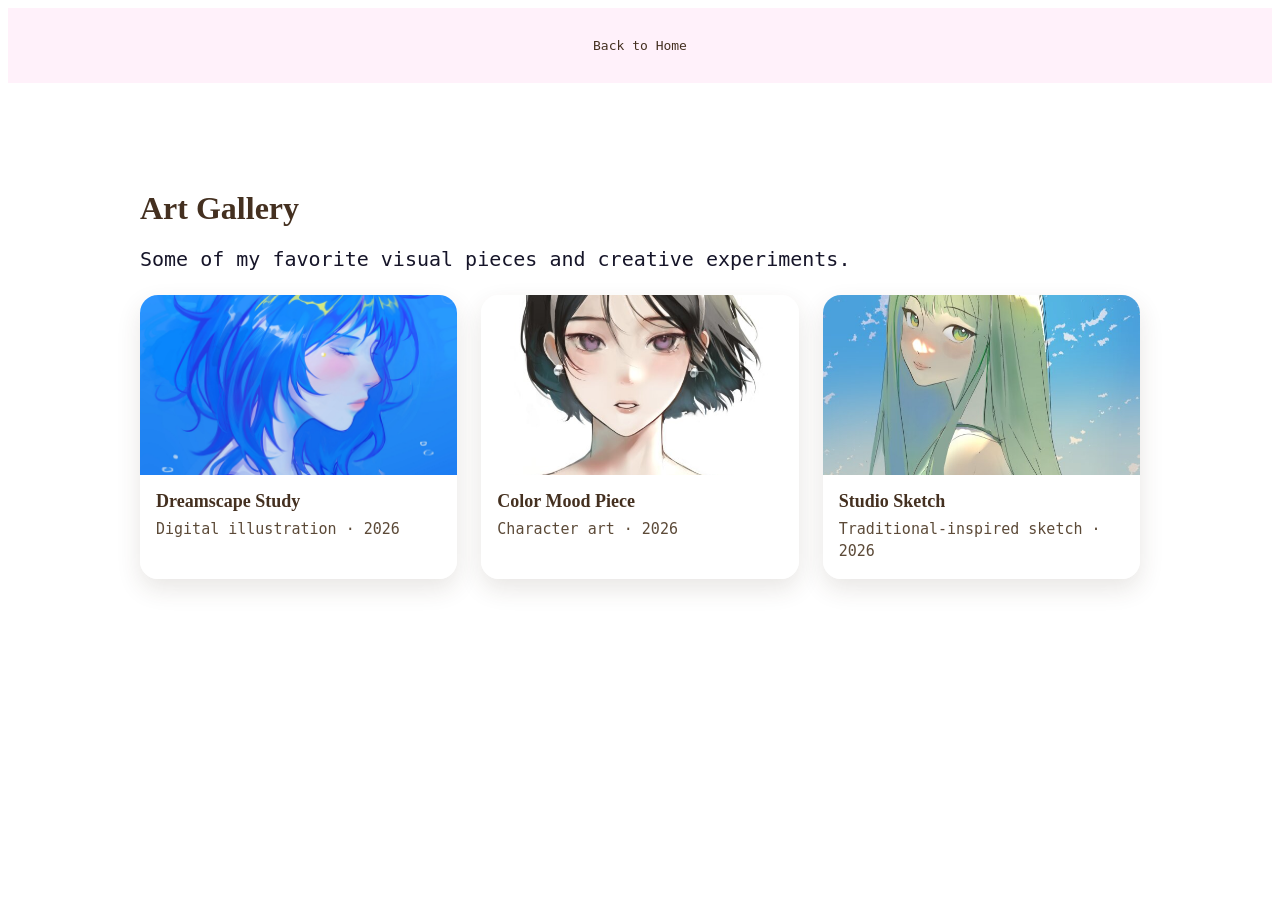
==== art-gallery.html @ 0db8dc72 "Added a directory to different galleries" ====
<!DOCTYPE html>
<html lang="en">
<head>
    <meta charset="UTF-8" />
    <meta name="viewport" content="width=device-width, initial-scale=1.0" />
    <title>Art Gallery</title>
    <link rel="stylesheet" href="shaugnessy.css" />
</head>
<body>
    <nav>
        <ul>
            <li><a href="index.html">Back to Home</a></li>
        </ul>
    </nav>

    <section>
        <div class="section-heading">
            <h2>Art Gallery</h2>
            <p>Some of my favorite visual pieces and creative experiments.</p>
        </div>

        <div class="portfolio-grid">
            <article class="portfolio-card">
                <img src="Illustration185.jpg" alt="Dreamscape illustration study">
                <div class="portfolio-info">
                    <h3>Dreamscape Study</h3>
                    <p>Digital illustration · 2026</p>
                </div>
            </article>
            <article class="portfolio-card">
                <img src="Screenshot 2026-04-14 180219.jpg" alt="Colorful character piece">
                <div class="portfolio-info">
                    <h3>Color Mood Piece</h3>
                    <p>Character art · 2026</p>
                </div>
            </article>
            <article class="portfolio-card">
                <img src="Screenshot 2026-04-14 180252.jpg" alt="Detailed sketch illustration">
                <div class="portfolio-info">
                    <h3>Studio Sketch</h3>
                    <p>Traditional-inspired sketch · 2026</p>
                </div>
            </article>
        </div>
    </section>
</body>
</html>
---- shaugnessy.css ----
body {
    background-image: url("https://i.pinimg.com/736x/6d/67/3e/6d673e717aab5b8515f4d5ce5f0f28a6.jpg");
    text-align: center;
    font-family: monospace;
    color:rgb(68, 48, 32);
    animation: fadeIn 1s ease-in;
}

html{
    scroll-behavior: smooth;
}

img {
    max-width: 100%;
    display: block;
}

h1 {
    font-size: 100px;
    font-family: 'Unbounded', 'Times New Roman', serif;
    color: rgb(175, 219, 181);
    text-shadow: 2px 2px 4px #51bfce;
}

nav ul {
    list-style-type: none;
    margin: 0;
    padding: 10px;
    background-color: rgba(255, 238, 249, 0.8);
    display: flex;
    justify-content: space-around;
}

nav li {
    display: block;
}

nav li a {
    display: block;
    color: rgb(68, 48, 32);
    text-align: center;
    padding: 20px 16px;
    text-decoration: none;
    font-family: monospace;
}

nav li a:hover {
    background-color: rgba(228, 132, 207, 0.5);
}

p{ 
    font-size: 20px;
    font-family: 'Belleza', 'Unbounded', monospace;
    color: rgb(22, 21, 41);
}

.hero {
    display: flex;
    flex-wrap: wrap;
    align-items: flex-start;
    justify-content: space-between;
    gap: 40px;
    margin: 20px auto;
    max-width: 1200px;
    padding: 0 20px;
}

.hero-left {
    flex: 1 1 420px;
    max-width: 520px;
    text-align: left;
    margin-right: auto;
}

.intro {
    text-align: left;
    margin-top: 20px;
    padding-left: 0;
}

.carousel {
    position: relative;
    flex: 0 0 320px;
    width: 320px;
    height: 220px;
    margin: 0;
    display: flex;
    align-items: center;
    justify-content: center;
    padding-top:150px;
}

.carousel-inner {
    position: relative;
    width: 220px;
    height: 100%;
    overflow: hidden;
}

.slide {
    position: absolute;
    top: 0;
    left: 0;
    width: 100%;
    height: 100%;
    object-fit: cover;
    opacity: 0;
    transition: opacity 0.4s ease;
    border-radius: 10px;
}

.slide.active {
    opacity: 1;
}

.carousel-button {
    background: transparent;
    border: none;
    color: rgb(68, 48, 32);
    cursor: pointer;
    font-size: 0;
    width: 50px;
    height: 50px;
    display: flex;
    align-items: center;
    justify-content: center;
    border-radius: 0;
    transition: all 0.2s ease;
    position: relative;
}

.carousel-button:hover {
    transform: scale(1.1);
}

.carousel-button.prev::before {
    content: '';
    width: 0;
    height: 0;
    border: solid white;
    border-width: 0 6px 6px 0;
    padding: 6px;
    transform: rotate(135deg);
    box-shadow: 4px 4px 4px rgba(0, 0, 0, 0.5);
    transition: box-shadow 0.2s ease;
}

.carousel-button.next::before {
    content: '';
    width: 0;
    height: 0;
    border: solid white;
    border-width: 0 6px 6px 0;
    padding: 6px;
    transform: rotate(-45deg);
    box-shadow: 4px 4px 4px rgba(13, 90, 141, 0.5);
    transition: box-shadow 0.2s ease;
}

.carousel-button:hover::before {
    box-shadow: 3px 3px 6px rgba(0, 0, 0, 0.7);
}

@keyframes fadeIn {
    from {
        opacity: 0;
    }
    to {
        opacity: 1;
    }
}

footer{
    margin-top: 40px;
    padding: 20px;
    background-color: rgba(255, 238, 249, 0.8);
    color: rgb(68, 48, 32);
    font-family: monospace;
}

.projectsList{
    text-align: left;
    font-size: 20px;
}

section {
    margin: 40px auto;
    max-width: 1000px;
    padding: 40px 24px;
}

.section-heading {
    text-align: left;
    margin-bottom: 24px;
}

.section-heading h2 {
    font-family: 'Unbounded', 'Times New Roman', serif;
    color: rgb(68, 48, 32);
    margin-bottom: 8px;
    font-size: 32px;
}

.gallery-icon-grid {
    display: grid;
    grid-template-columns: repeat(auto-fit, minmax(220px, 1fr));
    gap: 20px;
}

.gallery-icon-card {
    display: block;
    background: rgba(255, 255, 255, 0.95);
    border-radius: 20px;
    padding: 24px;
    text-decoration: none;
    color: rgb(68, 48, 32);
    box-shadow: 0 10px 24px rgba(68, 48, 32, 0.12);
    transition: transform 0.2s ease, box-shadow 0.2s ease;
}

.gallery-icon-card:hover {
    transform: translateY(-4px);
    box-shadow: 0 14px 28px rgba(68, 48, 32, 0.18);
}

.gallery-icon {
    font-size: 40px;
    margin-bottom: 12px;
}

.gallery-icon-card h3 {
    font-family: 'Unbounded', 'Times New Roman', serif;
    margin: 0 0 8px;
    font-size: 20px;
}

.gallery-icon-card p {
    margin: 0;
    font-size: 16px;
    line-height: 1.5;
    color: rgb(92, 74, 56);
}

.portfolio-grid {
    display: grid;
    grid-template-columns: repeat(auto-fit, minmax(220px, 1fr));
    gap: 24px;
}

.portfolio-card {
    background: rgba(255, 255, 255, 0.95);
    border-radius: 18px;
    overflow: hidden;
    box-shadow: 0 10px 24px rgba(68, 48, 32, 0.12);
    transition: transform 0.2s ease, box-shadow 0.2s ease;
    cursor: pointer;
}

.portfolio-card:hover {
    transform: translateY(-4px);
    box-shadow: 0 14px 28px rgba(68, 48, 32, 0.18);
}

.portfolio-card img {
    width: 100%;
    height: 180px;
    object-fit: cover;
}

.image-modal {
    position: fixed;
    inset: 0;
    background: rgba(20, 18, 22, 0.8);
    display: none;
    align-items: center;
    justify-content: center;
    padding: 24px;
    z-index: 1000;
}

.image-modal.active {
    display: flex;
}

.image-modal-content {
    position: relative;
    max-width: min(90vw, 900px);
    background: white;
    border-radius: 20px;
    padding: 20px;
    box-shadow: 0 20px 40px rgba(0, 0, 0, 0.25);
}

.image-modal-content img {
    width: min(80vw, 760px);
    max-height: 75vh;
    object-fit: contain;
    border-radius: 12px;
}

.image-modal-content p {
    margin: 12px 0 0;
    text-align: center;
    font-size: 18px;
    color: rgb(68, 48, 32);
}

.image-modal-close {
    position: absolute;
    top: 10px;
    right: 10px;
    border: none;
    background: rgba(68, 48, 32, 0.9);
    color: white;
    width: 36px;
    height: 36px;
    border-radius: 50%;
    font-size: 24px;
    cursor: pointer;
}

body.modal-open {
    overflow: hidden;
}

.portfolio-info {
    padding: 16px;
    text-align: left;
}

.portfolio-info h3 {
    font-family: 'Unbounded', 'Times New Roman', serif;
    margin: 0 0 6px;
    color: rgb(68, 48, 32);
    font-size: 18px;
}

.portfolio-info p {
    margin: 0;
    font-size: 15px;
    line-height: 1.5;
    color: rgb(92, 74, 56);
}

.view-toggle {
    display: inline-flex;
    align-items: center;
    justify-content: center;
    width: 38px;
    height: 38px;
    padding: 6px;
    border-radius: 8px;
    border: 1px solid rgba(68,48,32,0.12);
    background: rgba(255,255,255,0.9);
    cursor: pointer;
}

.view-toggle svg {
    width: 18px;
    height: 18px;
    color: rgb(68,48,32);
}

.view-toggle:hover {
    background: rgba(255,255,255,1);
}
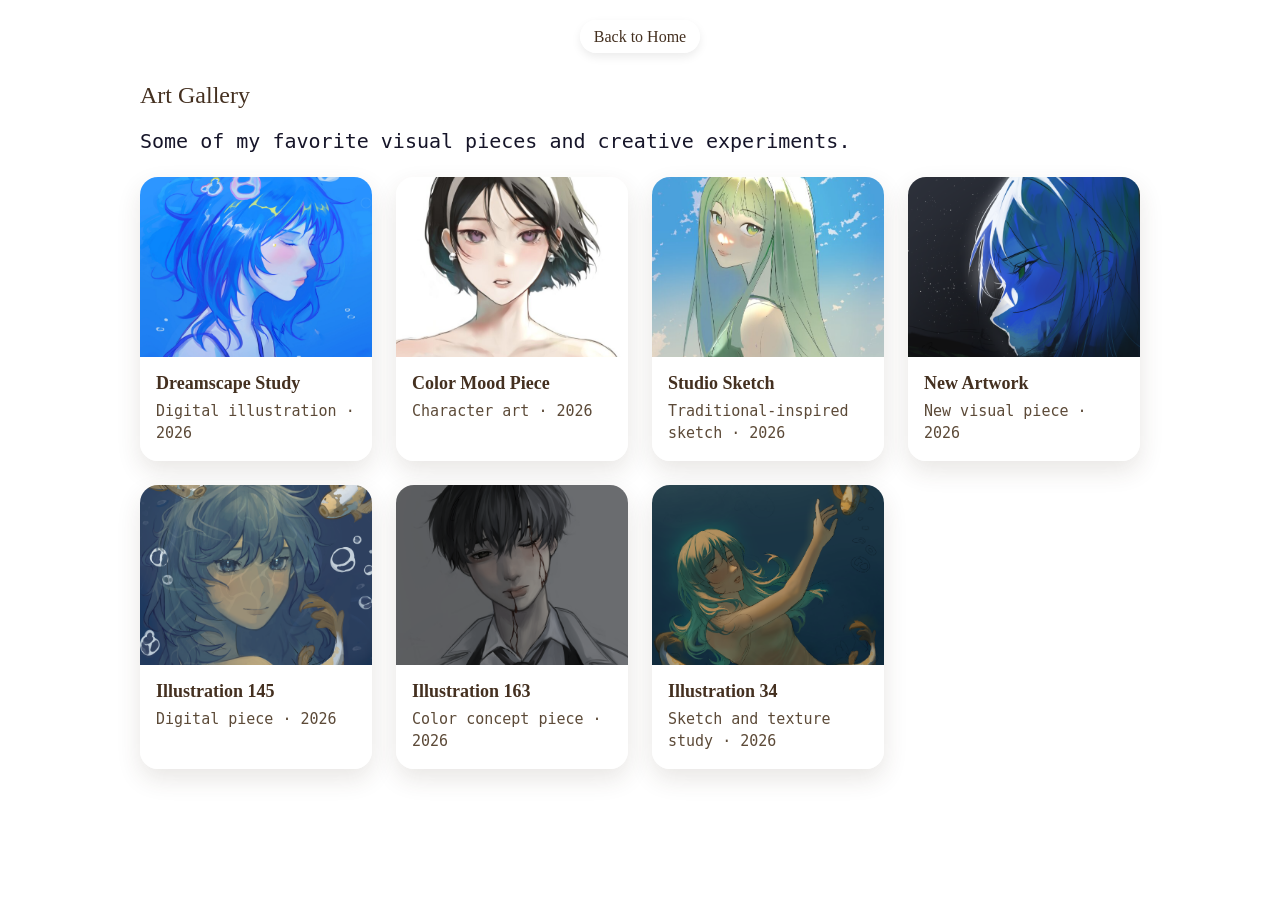
==== commit 6c04bb89: "main page edits and updates to galleries" ====
--- a/art-gallery.html
+++ b/art-gallery.html
@@ -20,28 +20,103 @@
         </div>
 
         <div class="portfolio-grid">
-            <article class="portfolio-card">
+            <article class="portfolio-card" data-title="Dreamscape Study" data-description="Digital illustration · 2026">
                 <img src="Illustration185.jpg" alt="Dreamscape illustration study">
                 <div class="portfolio-info">
                     <h3>Dreamscape Study</h3>
                     <p>Digital illustration · 2026</p>
                 </div>
             </article>
-            <article class="portfolio-card">
+            <article class="portfolio-card" data-title="Color Mood Piece" data-description="Character art · 2026">
                 <img src="Screenshot 2026-04-14 180219.jpg" alt="Colorful character piece">
                 <div class="portfolio-info">
                     <h3>Color Mood Piece</h3>
                     <p>Character art · 2026</p>
                 </div>
             </article>
-            <article class="portfolio-card">
+            <article class="portfolio-card" data-title="Studio Sketch" data-description="Traditional-inspired sketch · 2026">
                 <img src="Screenshot 2026-04-14 180252.jpg" alt="Detailed sketch illustration">
                 <div class="portfolio-info">
                     <h3>Studio Sketch</h3>
                     <p>Traditional-inspired sketch · 2026</p>
                 </div>
             </article>
+            <article class="portfolio-card" data-title="New Artwork" data-description="New visual piece · 2026">
+                <img src="Illustration194.png" alt="New artwork piece">
+                <div class="portfolio-info">
+                    <h3>New Artwork</h3>
+                    <p>New visual piece · 2026</p>
+                </div>
+            </article>
+            <article class="portfolio-card" data-title="Illustration 145" data-description="Digital piece · 2026">
+                <img src="Illustration145.png" alt="Illustration 145 artwork">
+                <div class="portfolio-info">
+                    <h3>Illustration 145</h3>
+                    <p>Digital piece · 2026</p>
+                </div>
+            </article>
+            <article class="portfolio-card" data-title="Illustration 163" data-description="Color concept piece · 2026">
+                <img src="Illustration163.png" alt="Illustration 163 artwork">
+                <div class="portfolio-info">
+                    <h3>Illustration 163</h3>
+                    <p>Color concept piece · 2026</p>
+                </div>
+            </article>
+            <article class="portfolio-card" data-title="Illustration 34" data-description="Sketch and texture study · 2026">
+                <img src="Illustration34.png" alt="Illustration 34 artwork">
+                <div class="portfolio-info">
+                    <h3>Illustration 34</h3>
+                    <p>Sketch and texture study · 2026</p>
+                </div>
+            </article>
         </div>
     </section>
+
+    <div class="image-modal" id="artModal" role="dialog" aria-modal="true" aria-labelledby="modalTitle">
+        <div class="image-modal-content">
+            <button class="image-modal-close" id="modalClose" aria-label="Close">×</button>
+            <img id="modalImage" src="" alt="Enlarged artwork">
+            <p id="modalCaption"></p>
+        </div>
+    </div>
+
+    <script>
+        const artCards = document.querySelectorAll('.portfolio-card');
+        const modal = document.getElementById('artModal');
+        const modalImage = document.getElementById('modalImage');
+        const modalCaption = document.getElementById('modalCaption');
+        const modalClose = document.getElementById('modalClose');
+
+        function openModal(card) {
+            const img = card.querySelector('img');
+            modalImage.src = img.src;
+            modalImage.alt = img.alt;
+            modalCaption.textContent = card.dataset.description || card.dataset.title || '';
+            modal.classList.add('active');
+            document.body.classList.add('modal-open');
+        }
+
+        function closeModal() {
+            modal.classList.remove('active');
+            document.body.classList.remove('modal-open');
+            modalImage.src = '';
+        }
+
+        artCards.forEach(card => {
+            card.addEventListener('click', () => openModal(card));
+        });
+
+        modalClose.addEventListener('click', closeModal);
+        modal.addEventListener('click', (event) => {
+            if (event.target === modal) {
+                closeModal();
+            }
+        });
+        document.addEventListener('keydown', (event) => {
+            if (event.key === 'Escape' && modal.classList.contains('active')) {
+                closeModal();
+            }
+        });
+    </script>
 </body>
 </html>
--- a/shaugnessy.css
+++ b/shaugnessy.css
@@ -4,6 +4,152 @@
     font-family: monospace;
     color:rgb(68, 48, 32);
     animation: fadeIn 1s ease-in;
+    position: relative;
+    overflow-x: hidden;
+}
+
+nav {
+    padding-top: 20px;
+}
+
+nav ul {
+    list-style: none;
+    margin: 0;
+    padding: 0;
+    display: flex;
+    justify-content: center;
+    gap: 12px;
+}
+
+nav li {
+    margin: 0;
+}
+
+nav a {
+    text-decoration: none;
+    color: rgb(68, 48, 32);
+    font-family: 'Marcellus', 'Times New Roman', serif;
+    padding: 8px 14px;
+    border-radius: 999px;
+    background: rgba(255, 255, 255, 0.9);
+    box-shadow: 0 4px 10px rgba(0, 0, 0, 0.08);
+    transition: transform 0.2s ease, box-shadow 0.2s ease;
+}
+
+nav a:hover {
+    transform: translateY(-2px);
+    box-shadow: 0 6px 14px rgba(0, 0, 0, 0.12);
+}
+
+.top-nav {
+    display: flex;
+    justify-content: flex-end;
+    gap: 12px;
+    max-width: 1200px;
+    margin: 20px auto 0;
+    padding: 0 20px;
+}
+
+.top-nav a {
+    text-decoration: none;
+    font-family: 'Marcellus', 'Times New Roman', serif;
+    font-size: 14px;
+    letter-spacing: 0.06em;
+    color: rgb(68, 48, 32);
+    padding: 8px 14px;
+    border-radius: 999px;
+    background: rgba(255, 255, 255, 0.8);
+    box-shadow: 0 4px 10px rgba(0, 0, 0, 0.08);
+    transition: transform 0.2s ease, box-shadow 0.2s ease;
+}
+
+.top-nav a:hover {
+    transform: translateY(-2px);
+    box-shadow: 0 6px 14px rgba(0, 0, 0, 0.12);
+}
+
+#nature-trail {
+    position: fixed;
+    inset: 0;
+    pointer-events: none;
+    z-index: 9999;
+}
+
+#lantern {
+    position: fixed;
+    top: 24px;
+    right: 34px;
+    width: 200px;
+    height: 280px;
+    background-image: url('lantern.png');
+    background-size: contain;
+    background-repeat: no-repeat;
+    background-position: center;
+    pointer-events: none;
+    animation: lanternDrop 1.4s ease-out forwards;
+    z-index: 10000;
+}
+
+@keyframes lanternDrop {
+    0% {
+        transform: translateY(-160px) scale(0.9);
+        opacity: 0;
+    }
+    60% {
+        transform: translateY(10px) scale(1);
+        opacity: 1;
+    }
+    100% {
+        transform: translateY(0) scale(1);
+        opacity: 1;
+    }
+}
+
+.nature-piece {
+    position: absolute;
+    transform: translate(-50%, -50%) rotate(var(--rotate));
+    opacity: 0;
+    animation: natureFloat 1.1s ease-out forwards;
+}
+
+.petal,
+.leaf,
+.flower {
+    width: 45px;
+    height: 45px;
+    background-repeat: no-repeat;
+    background-position: center;
+    background-size: contain;
+    display: inline-block;
+    background-color: transparent;
+}
+
+.petal {
+    background-image: url('petal.png');
+}
+
+.leaf {
+    background-image: url('leaf.png');
+    border-radius: 50% 40% 50% 40%;
+}
+
+.flower {
+    background-image: url('flower.png');
+    border-radius: 50%;
+}
+
+@keyframes natureFloat {
+    0% {
+        opacity: 0;
+        transform: translate(-50%, -50%) rotate(var(--rotate)) scale(0.6);
+    }
+    20% {
+        opacity: 0.8;
+    }
+    100% {
+        opacity: 0;
+        transform: translate(calc(-50% + var(--drift-x)), calc(-50% - 110px)) rotate(calc(var(--rotate) + 35deg)) scale(1.2);
+    }
 }
 
 html{
@@ -16,41 +162,16 @@
 }
 
 h1 {
-    font-size: 100px;
-    font-family: 'Unbounded', 'Times New Roman', serif;
-    color: rgb(175, 219, 181);
-    text-shadow: 2px 2px 4px #51bfce;
-}
-
-nav ul {
-    list-style-type: none;
-    margin: 0;
-    padding: 10px;
-    background-color: rgba(255, 238, 249, 0.8);
-    display: flex;
-    justify-content: space-around;
-}
-
-nav li {
-    display: block;
-}
-
-nav li a {
-    display: block;
-    color: rgb(68, 48, 32);
-    text-align: center;
-    padding: 20px 16px;
-    text-decoration: none;
-    font-family: monospace;
-}
-
-nav li a:hover {
-    background-color: rgba(228, 132, 207, 0.5);
+    font-size: 72px;
+    font-family: 'Marcellus', 'Times New Roman', serif;
+    color: rgb(255, 255, 255);
+    text-shadow: 2px 2px 4px #96888e;
+    white-space: nowrap;
 }
 
 p{ 
     font-size: 20px;
-    font-family: 'Belleza', 'Unbounded', monospace;
+    font-family: 'Belleza', 'Marcellus', monospace;
     color: rgb(22, 21, 41);
 }
 
@@ -76,89 +197,12 @@
     text-align: left;
     margin-top: 20px;
     padding-left: 0;
-}
-
-.carousel {
-    position: relative;
-    flex: 0 0 320px;
-    width: 320px;
-    height: 220px;
+    max-width: 560px;
+}
+
+.intro p {
+    white-space: nowrap;
     margin: 0;
-    display: flex;
-    align-items: center;
-    justify-content: center;
-    padding-top:150px;
-}
-
-.carousel-inner {
-    position: relative;
-    width: 220px;
-    height: 100%;
-    overflow: hidden;
-}
-
-.slide {
-    position: absolute;
-    top: 0;
-    left: 0;
-    width: 100%;
-    height: 100%;
-    object-fit: cover;
-    opacity: 0;
-    transition: opacity 0.4s ease;
-    border-radius: 10px;
-}
-
-.slide.active {
-    opacity: 1;
-}
-
-.carousel-button {
-    background: transparent;
-    border: none;
-    color: rgb(68, 48, 32);
-    cursor: pointer;
-    font-size: 0;
-    width: 50px;
-    height: 50px;
-    display: flex;
-    align-items: center;
-    justify-content: center;
-    border-radius: 0;
-    transition: all 0.2s ease;
-    position: relative;
-}
-
-.carousel-button:hover {
-    transform: scale(1.1);
-}
-
-.carousel-button.prev::before {
-    content: '';
-    width: 0;
-    height: 0;
-    border: solid white;
-    border-width: 0 6px 6px 0;
-    padding: 6px;
-    transform: rotate(135deg);
-    box-shadow: 4px 4px 4px rgba(0, 0, 0, 0.5);
-    transition: box-shadow 0.2s ease;
-}
-
-.carousel-button.next::before {
-    content: '';
-    width: 0;
-    height: 0;
-    border: solid white;
-    border-width: 0 6px 6px 0;
-    padding: 6px;
-    transform: rotate(-45deg);
-    box-shadow: 4px 4px 4px rgba(13, 90, 141, 0.5);
-    transition: box-shadow 0.2s ease;
-}
-
-.carousel-button:hover::before {
-    box-shadow: 3px 3px 6px rgba(0, 0, 0, 0.7);
 }
 
 @keyframes fadeIn {
@@ -170,23 +214,31 @@
     }
 }
 
-footer{
+section {
+    margin: 8px auto 24px;
+    max-width: 1000px;
+    padding: 8px 24px 24px;
+}
+
+.info-panel {
+    background: rgba(255, 255, 255, 0.84);
+    border-radius: 20px;
+    padding: 24px 28px;
+    box-shadow: 0 6px 18px rgba(0, 0, 0, 0.08);
     margin-top: 40px;
-    padding: 20px;
-    background-color: rgba(255, 238, 249, 0.8);
+}
+
+.info-panel h2 {
+    font-family: 'Marcellus', 'Times New Roman', serif;
     color: rgb(68, 48, 32);
-    font-family: monospace;
-}
-
-.projectsList{
-    text-align: left;
-    font-size: 20px;
-}
-
-section {
-    margin: 40px auto;
-    max-width: 1000px;
-    padding: 40px 24px;
+    margin: 0 0 10px;
+    font-size: 26px;
+}
+
+.info-panel p {
+    margin: 0;
+    font-size: 18px;
+    line-height: 1.6;
 }
 
 .section-heading {
@@ -195,50 +247,92 @@
 }
 
 .section-heading h2 {
-    font-family: 'Unbounded', 'Times New Roman', serif;
-    color: rgb(68, 48, 32);
-    margin-bottom: 8px;
-    font-size: 32px;
+    font-family: "Marcellus", serif;
+    font-weight: 400;
+    font-style: normal;
 }
 
 .gallery-icon-grid {
     display: grid;
-    grid-template-columns: repeat(auto-fit, minmax(220px, 1fr));
-    gap: 20px;
+    grid-template-columns: repeat(auto-fit, minmax(180px, 1fr));
+    gap: 18px;
+    justify-items: center;
 }
 
 .gallery-icon-card {
+    position: relative;
+    display: flex;
+    flex-direction: column;
+    align-items: center;
+    text-decoration: none;
+    overflow: visible;
+    transition: transform 0.25s ease;
+    padding-bottom: 24px;
+}
+
+.gallery-label {
+    margin-top: 10px;
+    color: rgb(92, 58, 32);
+    font-family: 'Marcellus', 'Times New Roman', serif;
+    font-size: 15px;
+    letter-spacing: 0.06em;
+    opacity: 0;
+    transform: translateX(-50%) translateY(6px);
+    white-space: nowrap;
+    overflow: hidden;
+    text-align: center;
+    background: transparent;
+    padding: 0;
+    border: none;
+    position: absolute;
+    bottom: 0;
+    left: 50%;
+    min-height: 18px;
+}
+
+.gallery-icon-card:hover .gallery-label {
+    opacity: 1;
+    transform: translateX(-50%) translateY(0);
+}
+
+.gallery-icon-card:hover {
+    transform: rotate(-8deg);
+}
+
+.gallery-icon-card:nth-child(2) {
+    transform: rotate(6deg);
+}
+
+.gallery-icon-card:nth-child(3) {
+    transform: rotate(-5deg);
+}
+
+.gallery-icon-card:nth-child(4) {
+    transform: rotate(7deg);
+}
+
+.gallery-icon-card:nth-child(5) {
+    transform: rotate(-6deg);
+}
+
+.gallery-icon-card:nth-child(6) {
+    transform: rotate(5deg);
+}
+
+.gallery-icon-card:hover {
+    transform: translateY(-4px) rotate(0deg);
+}
+
+.gallery-icon-image {
+    width: 100%;
+    max-width: 260px;
+    height: auto;
+    object-fit: contain;
     display: block;
-    background: rgba(255, 255, 255, 0.95);
-    border-radius: 20px;
-    padding: 24px;
-    text-decoration: none;
-    color: rgb(68, 48, 32);
-    box-shadow: 0 10px 24px rgba(68, 48, 32, 0.12);
-    transition: transform 0.2s ease, box-shadow 0.2s ease;
-}
-
-.gallery-icon-card:hover {
-    transform: translateY(-4px);
-    box-shadow: 0 14px 28px rgba(68, 48, 32, 0.18);
-}
-
-.gallery-icon {
-    font-size: 40px;
-    margin-bottom: 12px;
-}
-
-.gallery-icon-card h3 {
-    font-family: 'Unbounded', 'Times New Roman', serif;
-    margin: 0 0 8px;
-    font-size: 20px;
-}
-
-.gallery-icon-card p {
-    margin: 0;
-    font-size: 16px;
-    line-height: 1.5;
-    color: rgb(92, 74, 56);
+    border-radius: 0;
+    border: none;
+    filter: none;
+    background: transparent;
 }
 
 .portfolio-grid {
@@ -342,25 +436,3 @@
     color: rgb(92, 74, 56);
 }
 
-.view-toggle {
-    display: inline-flex;
-    align-items: center;
-    justify-content: center;
-    width: 38px;
-    height: 38px;
-    padding: 6px;
-    border-radius: 8px;
-    border: 1px solid rgba(68,48,32,0.12);
-    background: rgba(255,255,255,0.9);
-    cursor: pointer;
-}
-
-.view-toggle svg {
-    width: 18px;
-    height: 18px;
-    color: rgb(68,48,32);
-}
-
-.view-toggle:hover {
-    background: rgba(255,255,255,1);
-}
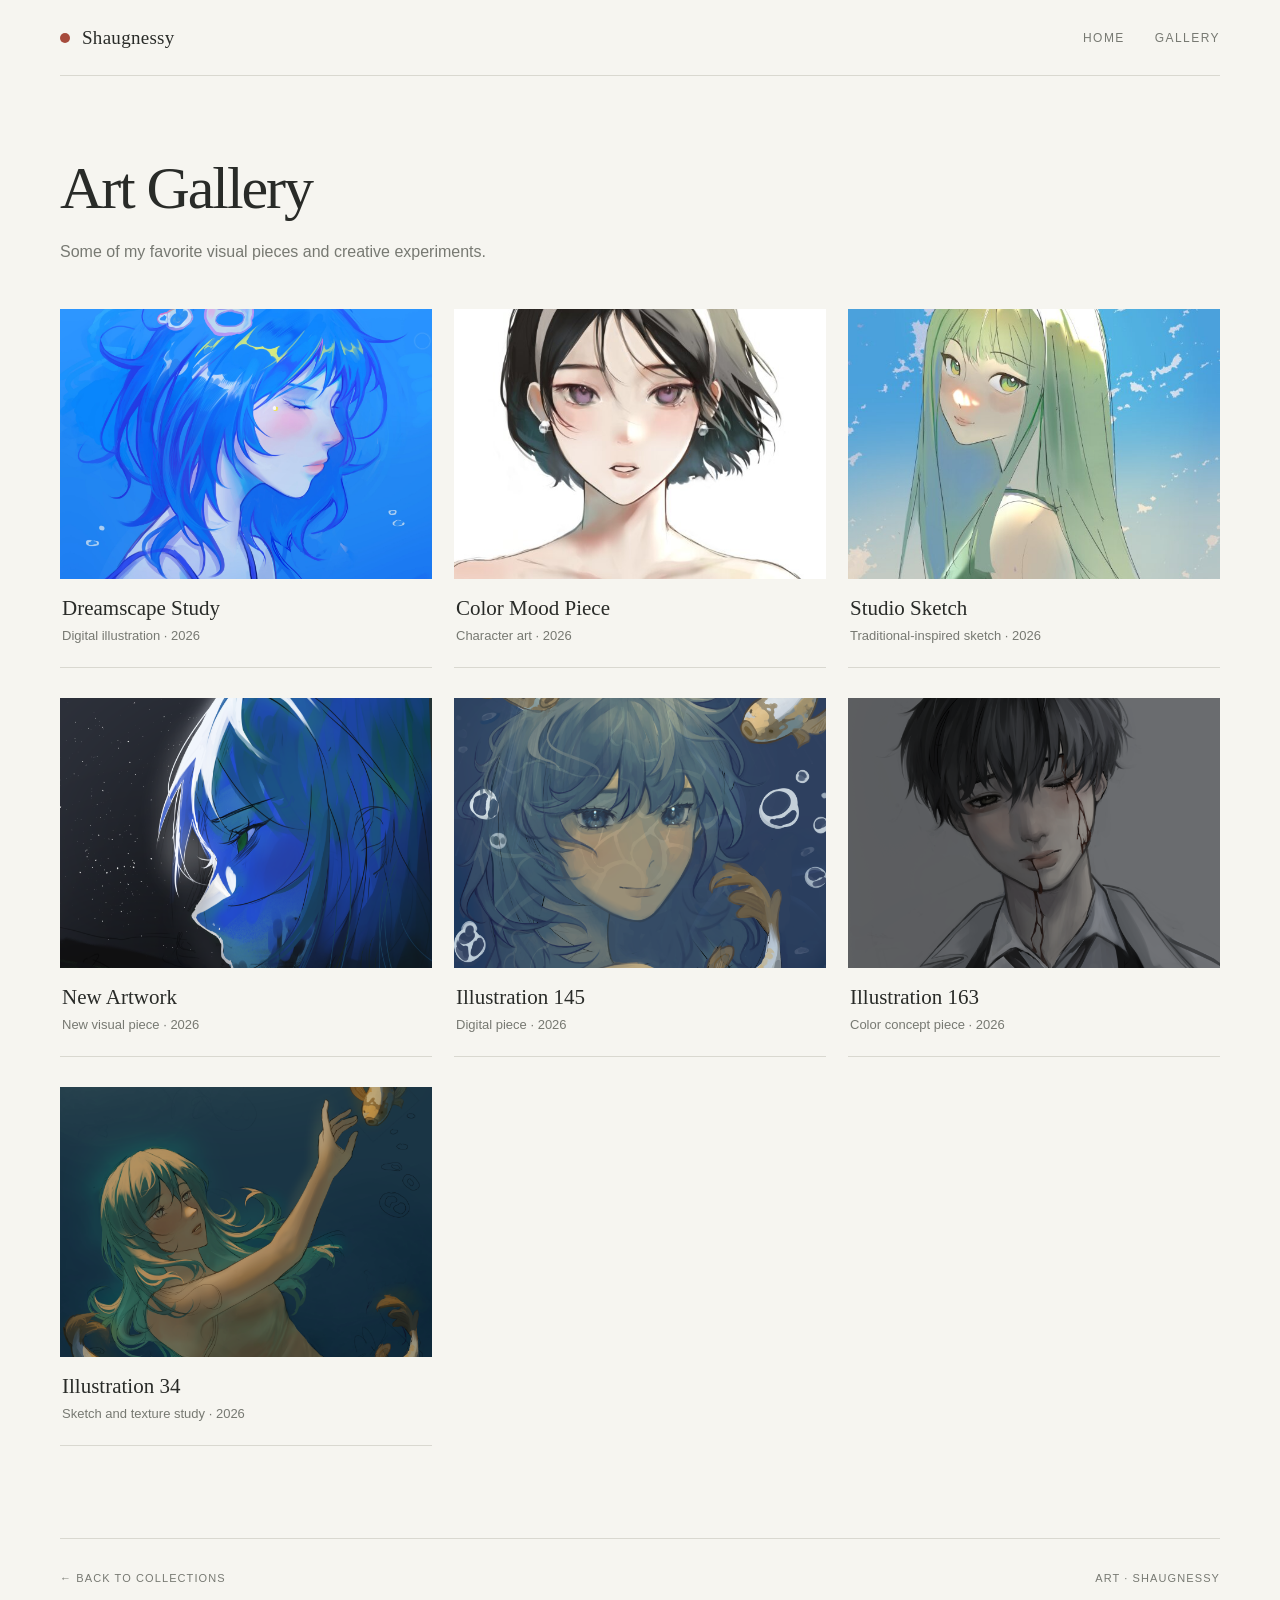
==== commit 1f9c5436: "styled better" ====
--- a/art-gallery.html
+++ b/art-gallery.html
@@ -7,13 +7,15 @@
     <link rel="stylesheet" href="shaugnessy.css" />
 </head>
 <body>
-    <nav>
-        <ul>
-            <li><a href="index.html">Back to Home</a></li>
+    <nav class="site-nav" aria-label="Main navigation">
+        <a class="site-mark" href="index.html">Shaugnessy</a>
+        <ul class="nav-links">
+            <li><a href="index.html">Home</a></li>
+            <li><a href="#gallery">Gallery</a></li>
         </ul>
     </nav>
 
-    <section>
+    <main id="gallery" class="gallery-page">
         <div class="section-heading">
             <h2>Art Gallery</h2>
             <p>Some of my favorite visual pieces and creative experiments.</p>
@@ -70,12 +72,12 @@
                 </div>
             </article>
         </div>
-    </section>
+    </main>
 
-    <div class="image-modal" id="artModal" role="dialog" aria-modal="true" aria-labelledby="modalTitle">
+    <div class="image-modal" id="artModal" role="dialog" aria-modal="true" aria-label="Artwork preview">
         <div class="image-modal-content">
             <button class="image-modal-close" id="modalClose" aria-label="Close">×</button>
-            <img id="modalImage" src="" alt="Enlarged artwork">
+            <img id="modalImage" alt="Enlarged artwork">
             <p id="modalCaption"></p>
         </div>
     </div>
@@ -99,7 +101,7 @@
         function closeModal() {
             modal.classList.remove('active');
             document.body.classList.remove('modal-open');
-            modalImage.src = '';
+            modalImage.removeAttribute('src');
         }
 
         artCards.forEach(card => {
@@ -118,5 +120,9 @@
             }
         });
     </script>
+    <footer class="site-footer">
+        <a href="index.html">← Back to collections</a>
+        <span>Art · Shaugnessy</span>
+    </footer>
 </body>
 </html>
--- a/shaugnessy.css
+++ b/shaugnessy.css
@@ -1,375 +1,412 @@
+:root {
+    color-scheme: light;
+    --paper: #f6f5f0;
+    --paper-deep: #ebe9e1;
+    --ink: #292b28;
+    --muted: #777972;
+    --line: #d9d8d0;
+    --red: #a64b3c;
+    --frost: #dce5e4;
+    --white: #fffefa;
+    --content-width: 1160px;
+}
+
+* {
+    box-sizing: border-box;
+}
+
+html {
+    scroll-behavior: smooth;
+}
+
 body {
-    background-image: url("https://i.pinimg.com/736x/6d/67/3e/6d673e717aab5b8515f4d5ce5f0f28a6.jpg");
-    text-align: center;
-    font-family: monospace;
-    color:rgb(68, 48, 32);
-    animation: fadeIn 1s ease-in;
-    position: relative;
-    overflow-x: hidden;
-}
-
-nav {
-    padding-top: 20px;
-}
-
-nav ul {
-    list-style: none;
+    margin: 0;
+    background: var(--paper);
+    color: var(--ink);
+    font-family: "Helvetica Neue", Arial, sans-serif;
+    font-size: 16px;
+    line-height: 1.65;
+    -webkit-font-smoothing: antialiased;
+}
+
+img {
+    display: block;
+    max-width: 100%;
+}
+
+a {
+    color: inherit;
+}
+
+a:focus-visible,
+button:focus-visible {
+    outline: 2px solid var(--red);
+    outline-offset: 4px;
+}
+
+.site-nav {
+    width: min(var(--content-width), calc(100% - 64px));
+    min-height: 76px;
+    margin: 0 auto;
+    display: flex;
+    align-items: center;
+    justify-content: space-between;
+    border-bottom: 1px solid var(--line);
+}
+
+.site-mark {
+    display: inline-flex;
+    align-items: center;
+    gap: 12px;
+    color: var(--ink);
+    font-family: Georgia, "Times New Roman", serif;
+    font-size: 19px;
+    letter-spacing: 0.015em;
+    text-decoration: none;
+}
+
+.site-mark::before {
+    width: 10px;
+    height: 10px;
+    border-radius: 50%;
+    background: var(--red);
+    content: "";
+}
+
+.nav-links {
+    display: flex;
+    align-items: center;
+    gap: 30px;
     margin: 0;
     padding: 0;
-    display: flex;
-    justify-content: center;
-    gap: 12px;
-}
-
-nav li {
+    list-style: none;
+}
+
+.nav-links a,
+.top-nav a {
+    color: var(--muted);
+    font-size: 12px;
+    letter-spacing: 0.12em;
+    text-decoration: none;
+    text-transform: uppercase;
+    transition: color 180ms ease;
+}
+
+.nav-links a:hover,
+.top-nav a:hover {
+    color: var(--red);
+}
+
+.hero {
+    width: min(var(--content-width), calc(100% - 64px));
+    min-height: 470px;
+    margin: 0 auto;
+    padding: 68px 0 64px;
+    display: grid;
+    grid-template-columns: minmax(0, 1fr) minmax(320px, 0.88fr);
+    align-items: center;
+    gap: clamp(36px, 8vw, 110px);
+}
+
+.hero-left {
+    max-width: 580px;
+}
+
+.eyebrow,
+.section-kicker {
+    margin: 0 0 18px;
+    color: var(--red);
+    font-size: 11px;
+    font-weight: 600;
+    letter-spacing: 0.2em;
+    text-transform: uppercase;
+}
+
+h1,
+h2,
+h3 {
+    font-family: Georgia, "Times New Roman", serif;
+    font-weight: 400;
+}
+
+.hero h1 {
+    max-width: 560px;
     margin: 0;
-}
-
-nav a {
-    text-decoration: none;
-    color: rgb(68, 48, 32);
-    font-family: 'Marcellus', 'Times New Roman', serif;
-    padding: 8px 14px;
-    border-radius: 999px;
-    background: rgba(255, 255, 255, 0.9);
-    box-shadow: 0 4px 10px rgba(0, 0, 0, 0.08);
-    transition: transform 0.2s ease, box-shadow 0.2s ease;
-}
-
-nav a:hover {
-    transform: translateY(-2px);
-    box-shadow: 0 6px 14px rgba(0, 0, 0, 0.12);
-}
-
-.top-nav {
-    display: flex;
-    justify-content: flex-end;
-    gap: 12px;
-    max-width: 1200px;
-    margin: 20px auto 0;
-    padding: 0 20px;
-}
-
-.top-nav a {
-    text-decoration: none;
-    font-family: 'Marcellus', 'Times New Roman', serif;
-    font-size: 14px;
-    letter-spacing: 0.06em;
-    color: rgb(68, 48, 32);
-    padding: 8px 14px;
-    border-radius: 999px;
-    background: rgba(255, 255, 255, 0.8);
-    box-shadow: 0 4px 10px rgba(0, 0, 0, 0.08);
-    transition: transform 0.2s ease, box-shadow 0.2s ease;
-}
-
-.top-nav a:hover {
-    transform: translateY(-2px);
-    box-shadow: 0 6px 14px rgba(0, 0, 0, 0.12);
-}
-
-#nature-trail {
-    position: fixed;
-    inset: 0;
-    pointer-events: none;
-    z-index: 9999;
-}
-
-#lantern {
-    position: fixed;
-    top: 24px;
-    right: 34px;
-    width: 200px;
-    height: 280px;
-    background-image: url('lantern.png');
-    background-size: contain;
-    background-repeat: no-repeat;
-    background-position: center;
-    pointer-events: none;
-    animation: lanternDrop 1.4s ease-out forwards;
-    z-index: 10000;
-}
-
-@keyframes lanternDrop {
-    0% {
-        transform: translateY(-160px) scale(0.9);
-        opacity: 0;
-    }
-    60% {
-        transform: translateY(10px) scale(1);
-        opacity: 1;
-    }
-    100% {
-        transform: translateY(0) scale(1);
-        opacity: 1;
-    }
-}
-
-.nature-piece {
-    position: absolute;
-    transform: translate(-50%, -50%) rotate(var(--rotate));
-    opacity: 0;
-    animation: natureFloat 1.1s ease-out forwards;
-}
-
-.petal,
-.leaf,
-.flower {
-    width: 45px;
-    height: 45px;
-    background-repeat: no-repeat;
-    background-position: center;
-    background-size: contain;
-    display: inline-block;
-    background-color: transparent;
-}
-
-.petal {
-    background-image: url('petal.png');
-}
-
-.leaf {
-    background-image: url('leaf.png');
-    border-radius: 50% 40% 50% 40%;
-}
-
-.flower {
-    background-image: url('flower.png');
-    border-radius: 50%;
-}
-
-@keyframes natureFloat {
-    0% {
-        opacity: 0;
-        transform: translate(-50%, -50%) rotate(var(--rotate)) scale(0.6);
-    }
-    20% {
-        opacity: 0.8;
-    }
-    100% {
-        opacity: 0;
-        transform: translate(calc(-50% + var(--drift-x)), calc(-50% - 110px)) rotate(calc(var(--rotate) + 35deg)) scale(1.2);
-    }
-}
-
-html{
-    scroll-behavior: smooth;
-}
-
-img {
-    max-width: 100%;
+    font-size: clamp(48px, 6.5vw, 82px);
+    letter-spacing: -0.055em;
+    line-height: 1.06;
+}
+
+.hero h1 span {
     display: block;
-}
-
-h1 {
-    font-size: 72px;
-    font-family: 'Marcellus', 'Times New Roman', serif;
-    color: rgb(255, 255, 255);
-    text-shadow: 2px 2px 4px #96888e;
-    white-space: nowrap;
-}
-
-p{ 
-    font-size: 20px;
-    font-family: 'Belleza', 'Marcellus', monospace;
-    color: rgb(22, 21, 41);
-}
-
-.hero {
+    color: var(--red);
+    font-style: italic;
+}
+
+.intro {
+    max-width: 450px;
+    margin-top: 25px;
+}
+
+.intro p,
+.section-heading p,
+.info-panel p {
+    margin: 0;
+    color: var(--muted);
+    font-size: 16px;
+    line-height: 1.8;
+}
+
+.hero-actions {
     display: flex;
     flex-wrap: wrap;
+    align-items: center;
+    gap: 24px;
+    margin-top: 32px;
+}
+
+.text-link {
+    display: inline-flex;
+    align-items: center;
+    gap: 10px;
+    color: var(--ink);
+    font-size: 12px;
+    letter-spacing: 0.12em;
+    text-decoration: none;
+    text-transform: uppercase;
+}
+
+.text-link::after {
+    color: var(--red);
+    content: "↗";
+    font-size: 16px;
+}
+
+.hero-note {
+    color: var(--muted);
+    font-size: 12px;
+    letter-spacing: 0.08em;
+}
+
+.hero-art {
+    position: relative;
+    min-height: 350px;
+    padding: 18px;
+    background: var(--frost);
+}
+
+.hero-art img {
+    width: 100%;
+    height: 315px;
+    object-fit: cover;
+    object-position: center;
+}
+
+.hero-art::after {
+    position: absolute;
+    right: -15px;
+    bottom: -16px;
+    width: 72px;
+    height: 72px;
+    border: 1px solid rgba(166, 75, 60, 0.55);
+    border-radius: 50%;
+    content: "";
+}
+
+.art-caption {
+    position: absolute;
+    right: 34px;
+    bottom: -7px;
+    z-index: 1;
+    margin: 0;
+    color: var(--red);
+    font-family: Georgia, "Times New Roman", serif;
+    font-size: 12px;
+    font-style: italic;
+}
+
+.home-section,
+.info-wrap,
+.gallery-page {
+    width: min(var(--content-width), calc(100% - 64px));
+    margin: 0 auto;
+}
+
+.home-section {
+    padding: 42px 0 76px;
+    border-top: 1px solid var(--line);
+}
+
+.section-heading {
+    margin-bottom: 30px;
+}
+
+.section-heading h2 {
+    margin: 0;
+    font-size: clamp(28px, 3.5vw, 42px);
+    letter-spacing: -0.035em;
+    line-height: 1.2;
+}
+
+.gallery-icon-grid {
+    display: grid;
+    grid-template-columns: repeat(5, minmax(0, 1fr));
+    gap: 14px;
+}
+
+.gallery-icon-card {
+    min-height: 205px;
+    padding: 22px 18px 18px;
+    display: flex;
+    flex-direction: column;
     align-items: flex-start;
     justify-content: space-between;
-    gap: 40px;
-    margin: 20px auto;
-    max-width: 1200px;
-    padding: 0 20px;
-}
-
-.hero-left {
-    flex: 1 1 420px;
-    max-width: 520px;
-    text-align: left;
-    margin-right: auto;
-}
-
-.intro {
-    text-align: left;
-    margin-top: 20px;
-    padding-left: 0;
-    max-width: 560px;
-}
-
-.intro p {
-    white-space: nowrap;
-    margin: 0;
-}
-
-@keyframes fadeIn {
-    from {
-        opacity: 0;
-    }
-    to {
-        opacity: 1;
-    }
-}
-
-section {
-    margin: 8px auto 24px;
-    max-width: 1000px;
-    padding: 8px 24px 24px;
+    border: 1px solid var(--line);
+    background: rgba(255, 254, 250, 0.54);
+    text-decoration: none;
+    transition: background 180ms ease, border-color 180ms ease, transform 180ms ease;
+}
+
+.gallery-icon-card:hover {
+    transform: translateY(-4px);
+    border-color: #bcbab0;
+    background: var(--white);
+}
+
+.gallery-icon-image {
+    width: 106px;
+    height: 106px;
+    align-self: center;
+    object-fit: contain;
+}
+
+.gallery-label {
+    color: var(--ink);
+    font-family: Georgia, "Times New Roman", serif;
+    font-size: 17px;
+}
+
+.gallery-label::after {
+    margin-left: 8px;
+    color: var(--red);
+    content: "↗";
+    font-family: Arial, sans-serif;
+    font-size: 12px;
+}
+
+.info-wrap {
+    padding-bottom: 80px;
+    display: grid;
+    grid-template-columns: 1fr 1fr;
+    gap: 16px;
 }
 
 .info-panel {
-    background: rgba(255, 255, 255, 0.84);
-    border-radius: 20px;
-    padding: 24px 28px;
-    box-shadow: 0 6px 18px rgba(0, 0, 0, 0.08);
-    margin-top: 40px;
+    min-height: 190px;
+    padding: 30px;
+    border-top: 2px solid var(--ink);
+    background: var(--paper-deep);
 }
 
 .info-panel h2 {
-    font-family: 'Marcellus', 'Times New Roman', serif;
-    color: rgb(68, 48, 32);
-    margin: 0 0 10px;
+    margin: 0 0 12px;
     font-size: 26px;
 }
 
 .info-panel p {
-    margin: 0;
-    font-size: 18px;
-    line-height: 1.6;
-}
-
-.section-heading {
-    text-align: left;
-    margin-bottom: 24px;
-}
-
-.section-heading h2 {
-    font-family: "Marcellus", serif;
-    font-weight: 400;
-    font-style: normal;
-}
-
-.gallery-icon-grid {
-    display: grid;
-    grid-template-columns: repeat(auto-fit, minmax(180px, 1fr));
-    gap: 18px;
-    justify-items: center;
-}
-
-.gallery-icon-card {
-    position: relative;
-    display: flex;
-    flex-direction: column;
-    align-items: center;
-    text-decoration: none;
-    overflow: visible;
-    transition: transform 0.25s ease;
-    padding-bottom: 24px;
-}
-
-.gallery-label {
-    margin-top: 10px;
-    color: rgb(92, 58, 32);
-    font-family: 'Marcellus', 'Times New Roman', serif;
-    font-size: 15px;
-    letter-spacing: 0.06em;
-    opacity: 0;
-    transform: translateX(-50%) translateY(6px);
-    white-space: nowrap;
-    overflow: hidden;
-    text-align: center;
-    background: transparent;
-    padding: 0;
-    border: none;
-    position: absolute;
-    bottom: 0;
-    left: 50%;
-    min-height: 18px;
-}
-
-.gallery-icon-card:hover .gallery-label {
-    opacity: 1;
-    transform: translateX(-50%) translateY(0);
-}
-
-.gallery-icon-card:hover {
-    transform: rotate(-8deg);
-}
-
-.gallery-icon-card:nth-child(2) {
-    transform: rotate(6deg);
-}
-
-.gallery-icon-card:nth-child(3) {
-    transform: rotate(-5deg);
-}
-
-.gallery-icon-card:nth-child(4) {
-    transform: rotate(7deg);
-}
-
-.gallery-icon-card:nth-child(5) {
-    transform: rotate(-6deg);
-}
-
-.gallery-icon-card:nth-child(6) {
-    transform: rotate(5deg);
-}
-
-.gallery-icon-card:hover {
-    transform: translateY(-4px) rotate(0deg);
-}
-
-.gallery-icon-image {
-    width: 100%;
-    max-width: 260px;
-    height: auto;
-    object-fit: contain;
-    display: block;
-    border-radius: 0;
-    border: none;
-    filter: none;
-    background: transparent;
+    font-size: 14px;
+}
+
+.gallery-page {
+    padding: 76px 0 92px;
+}
+
+.gallery-page .section-heading {
+    max-width: 640px;
+    margin-bottom: 42px;
+}
+
+.gallery-page .section-heading h2 {
+    font-size: clamp(38px, 5vw, 60px);
+}
+
+.gallery-page .section-heading p {
+    margin-top: 14px;
 }
 
 .portfolio-grid {
     display: grid;
-    grid-template-columns: repeat(auto-fit, minmax(220px, 1fr));
-    gap: 24px;
+    grid-template-columns: repeat(3, minmax(0, 1fr));
+    gap: 30px 22px;
 }
 
 .portfolio-card {
-    background: rgba(255, 255, 255, 0.95);
-    border-radius: 18px;
-    overflow: hidden;
-    box-shadow: 0 10px 24px rgba(68, 48, 32, 0.12);
-    transition: transform 0.2s ease, box-shadow 0.2s ease;
-    cursor: pointer;
-}
-
-.portfolio-card:hover {
-    transform: translateY(-4px);
-    box-shadow: 0 14px 28px rgba(68, 48, 32, 0.18);
+    min-width: 0;
+    border-bottom: 1px solid var(--line);
+    cursor: default;
+}
+
+.portfolio-card[data-title] {
+    cursor: zoom-in;
 }
 
 .portfolio-card img {
     width: 100%;
-    height: 180px;
+    height: 270px;
     object-fit: cover;
+    background: var(--paper-deep);
+    transition: filter 200ms ease;
+}
+
+.portfolio-card:hover img {
+    filter: brightness(0.96);
+}
+
+.portfolio-info {
+    padding: 16px 2px 20px;
+}
+
+.portfolio-info h3 {
+    margin: 0 0 4px;
+    font-size: 21px;
+    line-height: 1.3;
+}
+
+.portfolio-info p {
+    margin: 0;
+    color: var(--muted);
+    font-size: 13px;
+    line-height: 1.6;
+}
+
+.site-footer {
+    width: min(var(--content-width), calc(100% - 64px));
+    min-height: 78px;
+    margin: 0 auto;
+    display: flex;
+    align-items: center;
+    justify-content: space-between;
+    border-top: 1px solid var(--line);
+    color: var(--muted);
+    font-size: 11px;
+    letter-spacing: 0.1em;
+    text-transform: uppercase;
+}
+
+.site-footer a {
+    color: var(--muted);
+    text-decoration: none;
 }
 
 .image-modal {
     position: fixed;
     inset: 0;
-    background: rgba(20, 18, 22, 0.8);
+    z-index: 1000;
     display: none;
     align-items: center;
     justify-content: center;
     padding: 24px;
-    z-index: 1000;
+    background: rgba(28, 29, 27, 0.88);
 }
 
 .image-modal.active {
@@ -379,36 +416,34 @@
 .image-modal-content {
     position: relative;
     max-width: min(90vw, 900px);
-    background: white;
-    border-radius: 20px;
     padding: 20px;
-    box-shadow: 0 20px 40px rgba(0, 0, 0, 0.25);
+    background: var(--paper);
 }
 
 .image-modal-content img {
     width: min(80vw, 760px);
     max-height: 75vh;
     object-fit: contain;
-    border-radius: 12px;
 }
 
 .image-modal-content p {
     margin: 12px 0 0;
+    color: var(--muted);
     text-align: center;
-    font-size: 18px;
-    color: rgb(68, 48, 32);
+    font-family: Georgia, "Times New Roman", serif;
+    font-size: 16px;
 }
 
 .image-modal-close {
     position: absolute;
-    top: 10px;
-    right: 10px;
-    border: none;
-    background: rgba(68, 48, 32, 0.9);
-    color: white;
-    width: 36px;
-    height: 36px;
+    top: 8px;
+    right: 8px;
+    width: 38px;
+    height: 38px;
+    border: 1px solid var(--line);
     border-radius: 50%;
+    background: var(--paper);
+    color: var(--ink);
     font-size: 24px;
     cursor: pointer;
 }
@@ -417,22 +452,155 @@
     overflow: hidden;
 }
 
-.portfolio-info {
-    padding: 16px;
-    text-align: left;
-}
-
-.portfolio-info h3 {
-    font-family: 'Unbounded', 'Times New Roman', serif;
-    margin: 0 0 6px;
-    color: rgb(68, 48, 32);
-    font-size: 18px;
-}
-
-.portfolio-info p {
-    margin: 0;
-    font-size: 15px;
-    line-height: 1.5;
-    color: rgb(92, 74, 56);
-}
-
+@media (max-width: 850px) {
+    .hero {
+        min-height: 0;
+        grid-template-columns: 1fr 0.85fr;
+        gap: 32px;
+        padding: 56px 0;
+    }
+
+    .hero-art {
+        min-height: 280px;
+    }
+
+    .hero-art img {
+        height: 245px;
+    }
+
+    .gallery-icon-grid {
+        grid-template-columns: repeat(3, minmax(0, 1fr));
+    }
+
+    .portfolio-grid {
+        grid-template-columns: repeat(2, minmax(0, 1fr));
+    }
+}
+
+@media (max-width: 600px) {
+    .site-nav,
+    .hero,
+    .home-section,
+    .info-wrap,
+    .gallery-page,
+    .site-footer {
+        width: min(100% - 36px, var(--content-width));
+    }
+
+    .site-nav {
+        min-height: 66px;
+    }
+
+    .site-mark {
+        font-size: 17px;
+    }
+
+    .nav-links {
+        gap: 16px;
+    }
+
+    .nav-links a,
+    .top-nav a {
+        font-size: 10px;
+        letter-spacing: 0.08em;
+    }
+
+    .hero {
+        grid-template-columns: 1fr;
+        gap: 36px;
+        padding: 56px 0 46px;
+    }
+
+    .hero h1 {
+        font-size: clamp(48px, 13vw, 68px);
+    }
+
+    .hero-art {
+        min-height: 0;
+        margin-right: 10px;
+    }
+
+    .hero-art img {
+        height: 250px;
+    }
+
+    .home-section {
+        padding: 34px 0 56px;
+    }
+
+    .gallery-icon-grid {
+        grid-template-columns: repeat(2, minmax(0, 1fr));
+        gap: 10px;
+    }
+
+    .gallery-icon-card {
+        min-height: 174px;
+        padding: 14px;
+    }
+
+    .gallery-icon-image {
+        width: 86px;
+        height: 86px;
+    }
+
+    .gallery-label {
+        font-size: 15px;
+    }
+
+    .info-wrap {
+        grid-template-columns: 1fr;
+        padding-bottom: 56px;
+    }
+
+    .info-panel {
+        min-height: 0;
+        padding: 24px;
+    }
+
+    .gallery-page {
+        padding: 54px 0 64px;
+    }
+
+    .gallery-page .section-heading {
+        margin-bottom: 30px;
+    }
+
+    .portfolio-grid {
+        gap: 24px 12px;
+    }
+
+    .portfolio-card img {
+        height: 210px;
+    }
+
+    .portfolio-info {
+        padding-top: 12px;
+    }
+
+    .portfolio-info h3 {
+        font-size: 18px;
+    }
+
+    .portfolio-info p {
+        font-size: 12px;
+    }
+}
+
+@media (max-width: 380px) {
+    .portfolio-grid {
+        grid-template-columns: 1fr;
+    }
+
+    .portfolio-card img {
+        height: 250px;
+    }
+}
+
+@media (prefers-reduced-motion: reduce) {
+    *,
+    *::before,
+    *::after {
+        scroll-behavior: auto !important;
+        transition-duration: 0.01ms !important;
+    }
+}
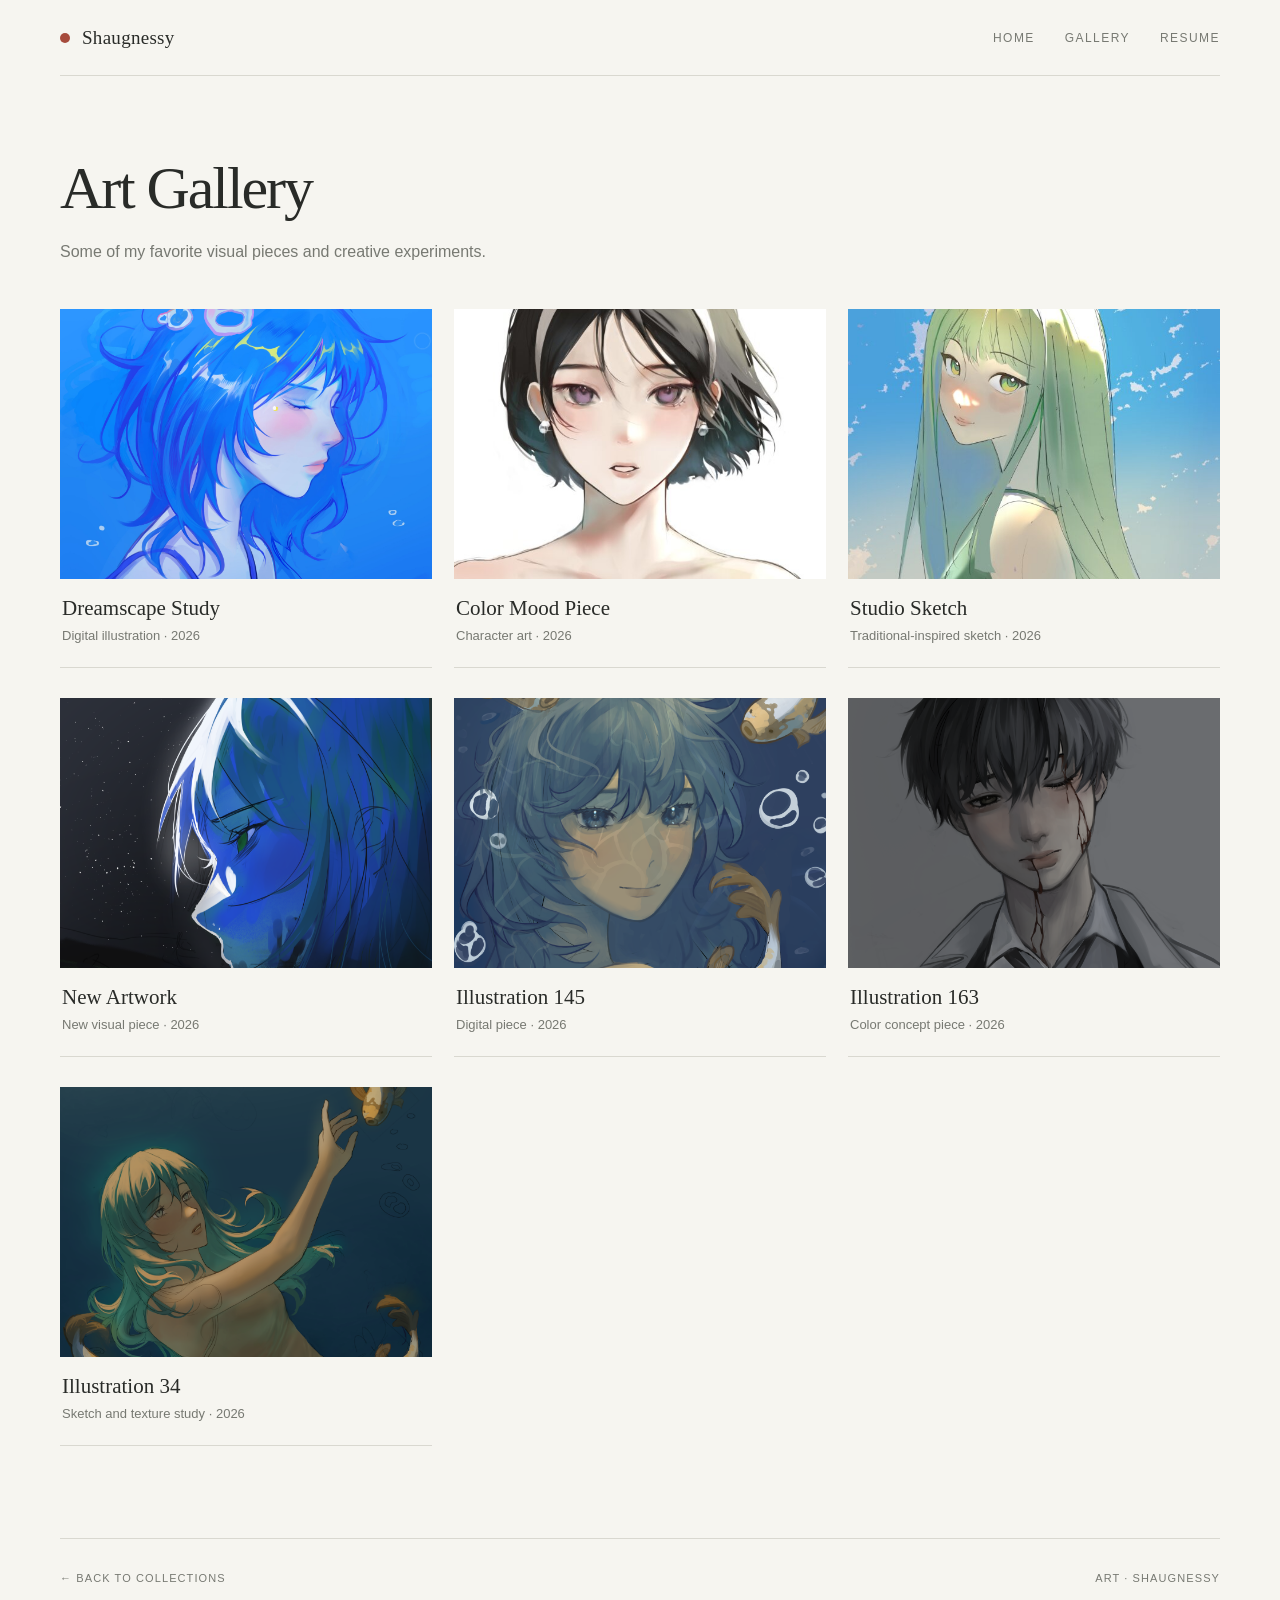
==== commit 07d9bff0: "Reorganzed files for images and added written reflections" ====
--- a/art-gallery.html
+++ b/art-gallery.html
@@ -12,6 +12,7 @@
         <ul class="nav-links">
             <li><a href="index.html">Home</a></li>
             <li><a href="#gallery">Gallery</a></li>
+            <li><a href="resume.html">Resume</a></li>
         </ul>
     </nav>
 
@@ -23,49 +24,49 @@
 
         <div class="portfolio-grid">
             <article class="portfolio-card" data-title="Dreamscape Study" data-description="Digital illustration · 2026">
-                <img src="Illustration185.jpg" alt="Dreamscape illustration study">
+                <img src="images/Illustration185.jpg" alt="Dreamscape illustration study">
                 <div class="portfolio-info">
                     <h3>Dreamscape Study</h3>
                     <p>Digital illustration · 2026</p>
                 </div>
             </article>
             <article class="portfolio-card" data-title="Color Mood Piece" data-description="Character art · 2026">
-                <img src="Screenshot 2026-04-14 180219.jpg" alt="Colorful character piece">
+                <img src="images/Screenshot 2026-04-14 180219.jpg" alt="Colorful character piece">
                 <div class="portfolio-info">
                     <h3>Color Mood Piece</h3>
                     <p>Character art · 2026</p>
                 </div>
             </article>
             <article class="portfolio-card" data-title="Studio Sketch" data-description="Traditional-inspired sketch · 2026">
-                <img src="Screenshot 2026-04-14 180252.jpg" alt="Detailed sketch illustration">
+                <img src="images/Screenshot 2026-04-14 180252.jpg" alt="Detailed sketch illustration">
                 <div class="portfolio-info">
                     <h3>Studio Sketch</h3>
                     <p>Traditional-inspired sketch · 2026</p>
                 </div>
             </article>
             <article class="portfolio-card" data-title="New Artwork" data-description="New visual piece · 2026">
-                <img src="Illustration194.png" alt="New artwork piece">
+                <img src="images/Illustration194.png" alt="New artwork piece">
                 <div class="portfolio-info">
                     <h3>New Artwork</h3>
                     <p>New visual piece · 2026</p>
                 </div>
             </article>
             <article class="portfolio-card" data-title="Illustration 145" data-description="Digital piece · 2026">
-                <img src="Illustration145.png" alt="Illustration 145 artwork">
+                <img src="images/Illustration145.png" alt="Illustration 145 artwork">
                 <div class="portfolio-info">
                     <h3>Illustration 145</h3>
                     <p>Digital piece · 2026</p>
                 </div>
             </article>
             <article class="portfolio-card" data-title="Illustration 163" data-description="Color concept piece · 2026">
-                <img src="Illustration163.png" alt="Illustration 163 artwork">
+                <img src="images/Illustration163.png" alt="Illustration 163 artwork">
                 <div class="portfolio-info">
                     <h3>Illustration 163</h3>
                     <p>Color concept piece · 2026</p>
                 </div>
             </article>
             <article class="portfolio-card" data-title="Illustration 34" data-description="Sketch and texture study · 2026">
-                <img src="Illustration34.png" alt="Illustration 34 artwork">
+                <img src="images/Illustration34.png" alt="Illustration 34 artwork">
                 <div class="portfolio-info">
                     <h3>Illustration 34</h3>
                     <p>Sketch and texture study · 2026</p>
--- a/shaugnessy.css
+++ b/shaugnessy.css
@@ -321,6 +321,58 @@
     padding: 76px 0 92px;
 }
 
+.resume-page {
+    width: min(940px, calc(100% - 64px));
+    margin: 0 auto;
+    padding: 76px 0 92px;
+}
+
+.resume-heading {
+    margin-bottom: 30px;
+    display: flex;
+    align-items: flex-end;
+    justify-content: space-between;
+    gap: 24px;
+}
+
+.resume-heading h1 {
+    margin: 0;
+    font-size: clamp(38px, 5vw, 60px);
+    letter-spacing: -0.035em;
+    line-height: 1.2;
+}
+
+.resume-heading p {
+    max-width: 550px;
+    margin: 14px 0 0;
+    color: var(--muted);
+}
+
+.resume-download {
+    flex: 0 0 auto;
+    padding: 12px 16px;
+    border: 1px solid var(--line);
+    color: var(--ink);
+    font-size: 11px;
+    letter-spacing: 0.1em;
+    text-decoration: none;
+    text-transform: uppercase;
+    transition: border-color 180ms ease, color 180ms ease;
+}
+
+.resume-download:hover {
+    border-color: var(--red);
+    color: var(--red);
+}
+
+.resume-viewer {
+    width: 100%;
+    height: min(78vh, 1050px);
+    min-height: 520px;
+    border: 1px solid var(--line);
+    background: var(--white);
+}
+
 .gallery-page .section-heading {
     max-width: 640px;
     margin-bottom: 42px;
@@ -377,6 +429,69 @@
     color: var(--muted);
     font-size: 13px;
     line-height: 1.6;
+}
+
+.hobby-story-card {
+    align-self: start;
+    grid-column: 1 / -1;
+    border: 1px solid var(--line);
+    background: var(--white);
+}
+
+.hobby-story-card .portfolio-info {
+    padding: 22px;
+}
+
+.hobby-story-card .section-kicker {
+    margin-bottom: 12px;
+}
+
+.hobby-story-details {
+    margin-top: 20px;
+    border-top: 1px solid var(--line);
+}
+
+.hobby-story-details summary {
+    padding: 14px 0 2px;
+    color: var(--red);
+    font-size: 11px;
+    font-weight: 600;
+    letter-spacing: 0.1em;
+    list-style: none;
+    text-transform: uppercase;
+    cursor: pointer;
+}
+
+.hobby-story-details summary::-webkit-details-marker {
+    display: none;
+}
+
+.hobby-story-details summary::after {
+    margin-left: 8px;
+    content: "+";
+    font-size: 16px;
+}
+
+.hobby-story-details[open] summary::after {
+    content: "−";
+}
+
+.hobby-story-details summary:focus-visible {
+    outline: 2px solid var(--red);
+    outline-offset: 4px;
+}
+
+.essay-copy p {
+    margin: 14px 0 0;
+    color: var(--muted);
+    font-size: 13px;
+    line-height: 1.8;
+}
+
+.hobby-story-details[open] .essay-copy {
+    display: grid;
+    grid-template-columns: repeat(2, minmax(0, 1fr));
+    column-gap: 32px;
 }
 
 .site-footer {
@@ -561,12 +676,32 @@
         padding: 54px 0 64px;
     }
 
+    .resume-page {
+        width: min(100% - 36px, 940px);
+        padding: 54px 0 64px;
+    }
+
+    .resume-heading {
+        align-items: flex-start;
+        flex-direction: column;
+        gap: 20px;
+    }
+
+    .resume-viewer {
+        height: 72vh;
+        min-height: 420px;
+    }
+
     .gallery-page .section-heading {
         margin-bottom: 30px;
     }
 
     .portfolio-grid {
         gap: 24px 12px;
+    }
+
+    .hobby-story-details[open] .essay-copy {
+        grid-template-columns: 1fr;
     }
 
     .portfolio-card img {
